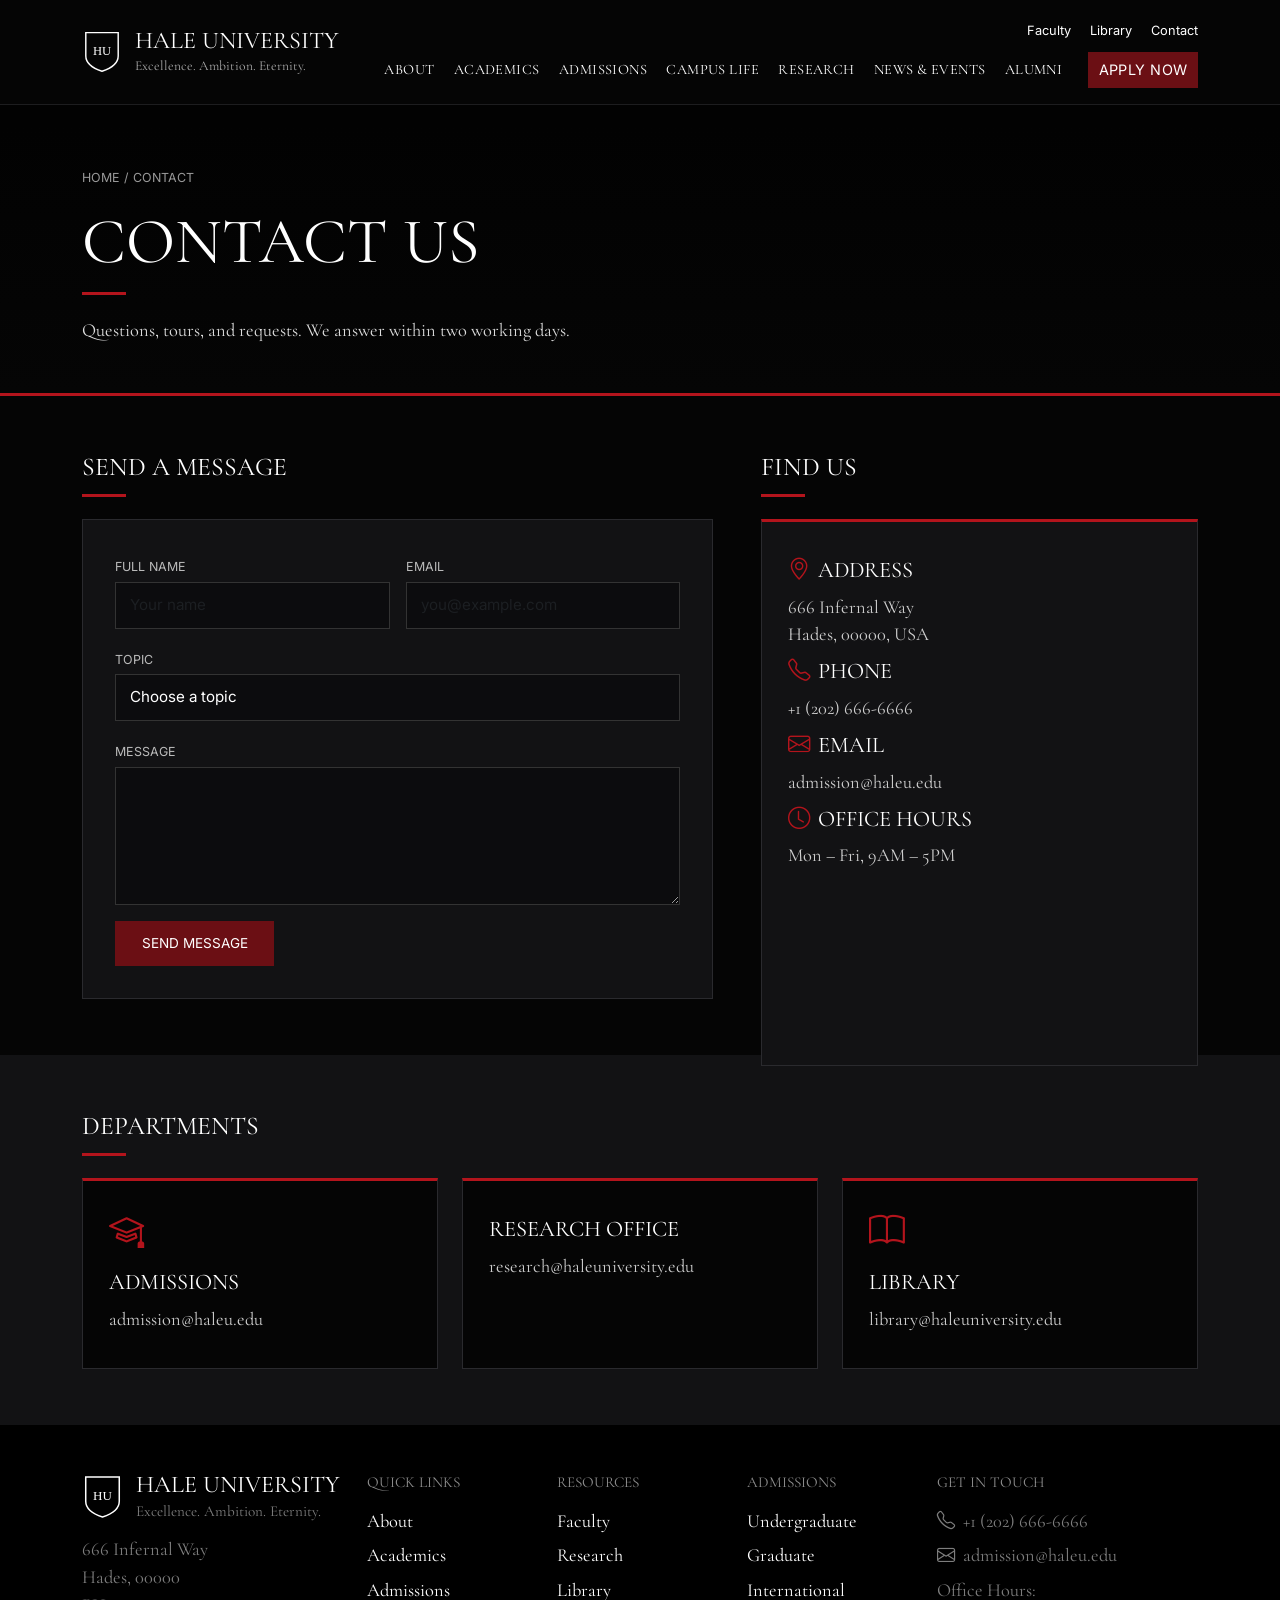
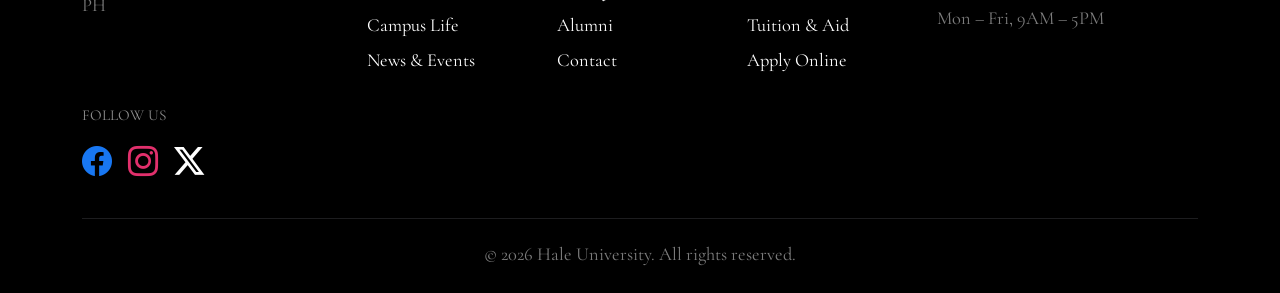
==== contact.html @ c61a86c0 "Add files via upload" ====
<!doctype html>
<html lang="en">
  <head>
    <meta charset="UTF-8" />
    <meta name="viewport" content="width=device-width, initial-scale=1" />
    <title>Contact | Hale University</title>
    <link
      href="https://cdn.jsdelivr.net/npm/bootstrap@5.3.3/dist/css/bootstrap.min.css"
      rel="stylesheet"
    />
    <link
      href="https://cdn.jsdelivr.net/npm/bootstrap-icons@1.11.3/font/bootstrap-icons.min.css"
      rel="stylesheet"
    />
    <link
      href="https://fonts.googleapis.com/css2?family=Cormorant+Garamond:wght@400;500&family=Inter:wght@400;500&display=swap"
      rel="stylesheet"
    />
    <link href="style.css" rel="stylesheet" />
  </head>
  <body>
    <header class="site-header">
      <nav class="navbar navbar-expand-lg navbar-dark py-3">
        <div class="container-xl">
          <a class="navbar-brand logo m-0" href="index.html">
            <svg viewBox="0 0 44 50">
              <path
                d="M4 4h36v26c0 9-9 14-18 17C13 44 4 39 4 30z"
                fill="none"
                stroke="#fff"
                stroke-width="1.6"
              />
              <text
                x="22"
                y="29"
                fill="#fff"
                font-size="14"
                text-anchor="middle"
                font-family="Georgia"
              >
                HU
              </text>
            </svg>
            <span
              ><span class="logo-name">HALE UNIVERSITY</span
              ><span class="logo-tag"
                >Excellence. Ambition. Eternity.</span
              ></span
            >
          </a>
          <button
            class="navbar-toggler"
            type="button"
            data-bs-toggle="collapse"
            data-bs-target="#mainMenu"
            aria-label="Menu"
          >
            <span class="navbar-toggler-icon"></span>
          </button>
          <div
            class="collapse navbar-collapse justify-content-end"
            id="mainMenu"
          >
            <div>
              <div class="top-links text-end d-none d-lg-block mb-2">
                <a href="faculty.html">Faculty</a
                ><a href="library.html">Library</a
                ><a href="contact.html">Contact</a>
              </div>
              <div class="main-nav d-lg-flex align-items-center">
                <a href="about.html">About</a>
                <a href="academics.html">Academics</a>
                <a href="admissions.html">Admissions</a>
                <a href="campus-life.html">Campus Life</a>
                <a href="research.html">Research</a>
                <a href="news.html">News &amp; Events</a>
                <a href="alumni.html">Alumni</a>
                <a href="apply.html" class="btn btn-apply ms-lg-3 mt-3 mt-lg-0"
                  >Apply Now</a
                >
              </div>
            </div>
          </div>
        </div>
      </nav>
    </header>

    <main>
      <section class="page-banner alt">
        <div class="container-xl">
          <div class="crumbs"><a href="index.html">Home</a> / Contact</div>
          <h1>Contact Us</h1>
          <div class="red-line"></div>
          <p>
            Questions, tours, and requests. We answer within two working days.
          </p>
        </div>
      </section>

      <section class="section-dark">
        <div class="container-xl">
          <div class="row g-5">
            <div class="col-12 col-lg-7">
              <h2 class="section-title">Send a Message</h2>
              <div class="red-line"></div>
              <div class="form-wrap">
                <div id="formOk" class="alert alert-success d-none">
                  Message sent. We will reply within two working days.
                </div>
                <form class="hu-form needs-validation row g-3" novalidate>
                  <div class="col-md-6">
                    <label for="name" class="form-label">Full name</label
                    ><input
                      type="text"
                      class="form-control"
                      id="name"
                      placeholder="Your name"
                      required
                    />
                  </div>
                  <div class="col-md-6">
                    <label for="email" class="form-label">Email</label
                    ><input
                      type="email"
                      class="form-control"
                      id="email"
                      placeholder="you@example.com"
                      required
                    />
                  </div>
                  <div class="col-12">
                    <label for="topic" class="form-label">Topic</label>
                    <select id="topic" class="form-select" required>
                      <option value="">Choose a topic</option>
                      <option>Admissions</option>
                      <option>Book a campus tour</option>
                      <option>Research Office</option>
                      <option>Library</option>
                      <option>Alumni</option>
                      <option>Other</option>
                    </select>
                  </div>
                  <div class="col-12">
                    <label for="msg" class="form-label">Message</label
                    ><textarea
                      id="msg"
                      class="form-control"
                      rows="5"
                      required
                    ></textarea>
                  </div>
                  <div class="col-12">
                    <button type="submit" class="btn btn-apply">
                      Send message
                    </button>
                  </div>
                </form>
              </div>
            </div>
            <div class="col-12 col-lg-5">
              <h2 class="section-title">Find Us</h2>
              <div class="red-line"></div>
              <div class="hu-card">
                <h3><i class="bi bi-geo-alt text-red me-2"></i>Address</h3>
                <p>666 Infernal Way<br />Hades, 00000, USA</p>
                <h3><i class="bi bi-telephone text-red me-2"></i>Phone</h3>
                <p>+1 (202) 666-6666</p>
                <h3><i class="bi bi-envelope text-red me-2"></i>Email</h3>
                <p>admission@haleu.edu</p>
                <h3><i class="bi bi-clock text-red me-2"></i>Office Hours</h3>
                <p>Mon – Fri, 9AM – 5PM</p>
              </div>
            </div>
          </div>
        </div>
      </section>

      <section class="section-panel">
        <div class="container-xl">
          <h2 class="section-title">Departments</h2>
          <div class="red-line"></div>
          <div class="row g-4">
            <div class="col-12 col-md-4">
              <div class="hu-card">
                <i class="bi bi-mortarboard icon"></i>
                <h3>Admissions</h3>
                <p>admission@haleu.edu</p>
              </div>
            </div>
            <div class="col-12 col-md-4">
              <div class="hu-card">
                <i class="bi bi-flask icon"></i>
                <h3>Research Office</h3>
                <p>research@haleuniversity.edu</p>
              </div>
            </div>
            <div class="col-12 col-md-4">
              <div class="hu-card">
                <i class="bi bi-book icon"></i>
                <h3>Library</h3>
                <p>library@haleuniversity.edu</p>
              </div>
            </div>
          </div>
        </div>
      </section>
    </main>

    <footer class="site-footer">
      <div class="container-xl">
        <div class="row g-4">
          <div class="col-12 col-lg-3">
            <div class="logo mb-3">
              <svg viewBox="0 0 44 50">
                <path
                  d="M4 4h36v26c0 9-9 14-18 17C13 44 4 39 4 30z"
                  fill="none"
                  stroke="#fff"
                  stroke-width="1.6"
                />
                <text
                  x="22"
                  y="29"
                  fill="#fff"
                  font-size="14"
                  text-anchor="middle"
                  font-family="Georgia"
                >
                  HU
                </text>
              </svg>
              <span
                ><span class="logo-name fs-4">HALE UNIVERSITY</span
                ><span class="logo-tag muted"
                  >Excellence. Ambition. Eternity.</span
                ></span
              >
            </div>
            <address class="muted mb-0">
              666 Infernal Way<br />Hades, 00000<br />PH
            </address>
          </div>
          <div class="col-6 col-md-3 col-lg-2">
            <h4>Quick Links</h4>
            <ul>
              <li><a href="about.html">About</a></li>
              <li><a href="academics.html">Academics</a></li>
              <li><a href="admissions.html">Admissions</a></li>
              <li><a href="campus-life.html">Campus Life</a></li>
              <li><a href="news.html">News &amp; Events</a></li>
            </ul>
          </div>
          <div class="col-6 col-md-3 col-lg-2">
            <h4>Resources</h4>
            <ul>
              <li><a href="faculty.html">Faculty</a></li>
              <li><a href="research.html">Research</a></li>
              <li><a href="library.html">Library</a></li>
              <li><a href="alumni.html">Alumni</a></li>
              <li><a href="contact.html">Contact</a></li>
            </ul>
          </div>
          <div class="col-6 col-md-3 col-lg-2">
            <h4>Admissions</h4>
            <ul>
              <li><a href="admissions.html">Undergraduate</a></li>
              <li><a href="admissions.html">Graduate</a></li>
              <li><a href="admissions.html">International</a></li>
              <li><a href="admissions.html">Tuition &amp; Aid</a></li>
              <li><a href="apply.html">Apply Online</a></li>
            </ul>
          </div>
          <div class="col-6 col-md-3 col-lg-3">
            <h4>Get in touch</h4>
            <ul class="muted">
              <li><i class="bi bi-telephone me-2"></i>+1 (202) 666-6666</li>
              <li><i class="bi bi-envelope me-2"></i>admission@haleu.edu</li>
              <li>Office Hours:<br />Mon – Fri, 9AM – 5PM</li>
            </ul>
          </div>
          <div class="col-12">
            <h4>Follow us</h4>
            <div class="social">
              <a href="#" aria-label="Facebook"
                ><i class="bi bi-facebook"></i></a
              ><a href="#" aria-label="Instagram"
                ><i class="bi bi-instagram"></i></a
              ><a href="#" aria-label="X"><i class="bi bi-twitter-x"></i></a>
            </div>
          </div>
        </div>
        <div class="copyright">
          &copy; 2026 Hale University. All rights reserved.
        </div>
      </div>
    </footer>
    <script src="https://cdn.jsdelivr.net/npm/bootstrap@5.3.3/dist/js/bootstrap.bundle.min.js"></script>
    <script>
      document.querySelectorAll(".needs-validation").forEach(function (f) {
        f.addEventListener("submit", function (e) {
          e.preventDefault();
          var pw = f.querySelector("#password"),
            cf = f.querySelector("#confirm");
          if (pw && cf)
            cf.setCustomValidity(
              pw.value === cf.value ? "" : "Passwords do not match",
            );
          if (f.checkValidity()) {
            var ok = document.getElementById("formOk");
            if (ok) ok.classList.remove("d-none");
            f.reset();
            f.classList.remove("was-validated");
          } else f.classList.add("was-validated");
        });
      });
    </script>
  </body>
</html>
---- style.css ----
/* Colors & fonts */
:root {
  --black: #050505;
  --panel: #121214;
  --wine: #4a090c;
  --red: #6b0f14;
  --red-bright: #b3141c;
  --light: #e8e8e8;
  --line: #2a2a2e;
  /* Palitan lang dito ang images ng banner/hero/tiles */
  --hero-img: url("https://i.pinimg.com/1200x/60/53/c5/6053c5d104e290d64d46bd8c85cccacd.jpg");
  --alt-img: url("https://i.pinimg.com/1200x/9d/fe/d5/9dfed5aaf3898fc8e7cbd464f2195040.jpg");
  --catacombs-img: url("https://upload.wikimedia.org/wikipedia/commons/6/68/Manchester_Town_Hall_cafe-32205794142.jpg?utm_source=commons.wikimedia.org&utm_campaign=index&utm_content=original");
}
body {
  font-family: "Cormorant Garamond", serif;
  font-size: 1.15rem;
  background: var(--black);
  color: #fff;
  overflow-x: clip;
}
a {
  color: inherit;
  text-decoration: none;
}
.sans {
  font-family: "Inter", sans-serif;
  font-size: 0.85rem;
  text-transform: uppercase;
}
.section-title {
  font-size: 1.6rem;
  text-transform: uppercase;
  font-weight: 400;
  margin: 0;
}
.red-line {
  width: 44px;
  height: 3px;
  background: var(--red-bright);
  margin: 0.7rem 0 1.4rem;
}
.text-red {
  color: var(--red-bright);
}

/* Logo */
.logo {
  display: flex;
  align-items: center;
  gap: 0.8rem;
}
.logo svg {
  width: 44px;
  height: 50px;
  flex: none;
}
.logo-name {
  display: block;
  font-size: 1.7rem;
  line-height: 1;
}
.logo-tag {
  color: #aaa;
  font-size: 0.95rem;
}

/* Header */
.site-header {
  background: var(--black);
  border-bottom: 1px solid #1d1d1f;
}
.top-links a {
  font-family: "Inter", sans-serif;
  font-size: 0.8rem;
  margin-left: 1.2rem;
}
.top-links a:hover,
.main-nav a:hover {
  color: var(--red-bright);
}
.main-nav a {
  text-transform: uppercase;
  letter-spacing: 0.05em;
  padding: 0.5rem 0.9rem;
  display: inline-block;
}
.main-nav a.active {
  color: var(--red-bright);
  border-bottom: 2px solid var(--red-bright);
}
.btn-apply {
  background: var(--red);
  color: #fff;
  border-radius: 0;
  font-family: "Inter", sans-serif;
  font-size: 0.85rem;
  text-transform: uppercase;
  padding: 0.7rem 1.6rem;
}
.btn-apply:hover {
  background: #85131a;
  color: #fff;
}
.main-nav a.btn-apply.active {
  border-bottom: 0;
  color: #fff;
}

/* Home */
.hero {
  background:
    linear-gradient(rgba(0, 0, 0, 0.55), rgba(0, 0, 0, 0.55)),
    var(--hero-img) center / cover no-repeat;
  padding: 4rem 0;
}
.hero h1 {
  font-size: clamp(3.4rem, 8vw, 6rem);
  line-height: 0.95;
  font-weight: 400;
  text-transform: uppercase;
}
.btn-outline-red {
  border: 1px solid var(--red-bright);
  color: #fff;
  border-radius: 0;
  font-family: "Inter", sans-serif;
  font-size: 0.9rem;
  text-transform: uppercase;
  padding: 0.9rem 1.6rem;
}
.btn-outline-red:hover {
  background: rgba(179, 20, 28, 0.2);
  color: #fff;
}
.announcements {
  background: rgba(14, 14, 16, 0.92);
  border: 1px solid var(--line);
  padding: 2rem;
}
.announce-item {
  border-bottom: 1px solid var(--line);
  padding: 1rem 0;
}
.announce-item small {
  display: block;
  color: #999;
  font-family: "Inter", sans-serif;
  font-size: 0.78rem;
  text-transform: uppercase;
}

/* Inner page banner */
.page-banner {
  background:
    linear-gradient(rgba(0, 0, 0, 0.65), rgba(5, 5, 5, 0.9)),
    var(--hero-img) center / cover no-repeat;
  padding: 4rem 0 3rem;
  border-bottom: 3px solid var(--red-bright);
}
.page-banner.alt {
  background:
    linear-gradient(rgba(0, 0, 0, 0.65), rgba(5, 5, 5, 0.9)),
    var(--alt-img) center / cover no-repeat;
}
.page-banner h1 {
  font-size: clamp(2.4rem, 6vw, 4rem);
  font-weight: 400;
  text-transform: uppercase;
  margin: 0;
}
.page-banner p {
  max-width: 640px;
  margin: 0;
  color: #ddd;
}
.crumbs {
  font-family: "Inter", sans-serif;
  font-size: 0.78rem;
  text-transform: uppercase;
  color: #999;
  margin-bottom: 1rem;
}
.crumbs a:hover {
  color: var(--red-bright);
}

/* Generic sections */
.section-dark {
  background: var(--black);
  padding: 3.5rem 0;
}
.section-panel {
  background: var(--panel);
  padding: 3.5rem 0;
}
.section-light {
  background: var(--light);
  color: #222;
  padding: 3.5rem 0;
}
.section-light .red-line {
  background: var(--red);
}
.section-wine {
  background: var(--wine);
  padding: 3.5rem 0;
}

/* Cards */
.hu-card {
  background: var(--panel);
  border: 1px solid var(--line);
  border-top: 3px solid var(--red-bright);
  padding: 1.6rem;
  height: 100%;
}
.hu-card i.icon {
  font-size: 2.2rem;
  color: var(--red-bright);
}
.hu-card h3 {
  font-size: 1.4rem;
  text-transform: uppercase;
  font-weight: 400;
  margin: 0.6rem 0;
}
.hu-card p {
  color: #cfcfcf;
  margin-bottom: 0.6rem;
}
.hu-card .more {
  font-family: "Inter", sans-serif;
  font-size: 0.78rem;
  text-transform: uppercase;
  color: var(--red-bright);
}
.section-light .hu-card {
  background: #fff;
  border-color: #cfcfcf;
  border-top-color: var(--red);
  color: #222;
}
.section-light .hu-card p {
  color: #444;
}
.section-panel .hu-card {
  background: var(--black);
}

/* Stats */
.stat {
  text-align: center;
  padding: 1.5rem 0.5rem;
}
.stat strong {
  display: block;
  font-size: 3rem;
  font-weight: 500;
  line-height: 1;
}
.stat span {
  font-family: "Inter", sans-serif;
  font-size: 0.8rem;
  text-transform: uppercase;
  color: #e1c9c9;
}

/* Feature strip */
.features {
  background: var(--wine);
}
.feature {
  text-align: center;
  padding: 2rem 1rem;
  border: 1px solid #7a1a1f;
  margin-bottom: 1rem;
}
.feature i {
  font-size: 3rem;
}
.feature h3 {
  font-size: 1.3rem;
  text-transform: uppercase;
  font-weight: 400;
  margin: 0.5rem 0;
}
.feature p {
  margin: 0;
  color: #e1c9c9;
}

/* About + Quick links */
.about {
  background: var(--light);
  color: #222;
  padding: 3rem 0;
}
.about .red-line {
  background: var(--red);
}
.btn-story {
  display: block;
  text-align: center;
  background: var(--red);
  color: #fff;
  border-radius: 0;
  font-family: "Inter", sans-serif;
  font-size: 0.9rem;
  text-transform: uppercase;
  padding: 1rem;
}
.btn-story:hover {
  background: #85131a;
  color: #fff;
}
.quick-link {
  display: flex;
  justify-content: space-between;
  align-items: center;
  padding: 1rem;
  border-bottom: 1px solid #fff;
  background: #dcdcdc;
  color: #222;
}
.quick-link:hover {
  color: var(--red-bright);
}

/* Apply banner */
.apply-bar {
  background: var(--black);
}
.apply-box {
  background: var(--panel);
  padding: 1.4rem 2rem;
}
.ring {
  width: 40px;
  height: 40px;
  border: 2px solid #ccc;
  border-radius: 50%;
  flex: none;
}

/*  Timeline  */
.timeline {
  border-left: 2px solid var(--red-bright);
  padding-left: 1.6rem;
  margin-left: 0.4rem;
}
.timeline-item {
  position: relative;
  padding-bottom: 1.8rem;
}
.timeline-item::before {
  content: "";
  position: absolute;
  left: -2.05rem;
  top: 0.45rem;
  width: 14px;
  height: 14px;
  background: var(--red-bright);
  border-radius: 50%;
}
.timeline-item .year {
  font-family: "Inter", sans-serif;
  font-size: 0.85rem;
  color: var(--red-bright);
  text-transform: uppercase;
}
.timeline-item h3 {
  font-size: 1.4rem;
  margin: 0.1rem 0;
  font-weight: 500;
}
.timeline-item p {
  margin: 0;
  color: #cfcfcf;
}

/*  Tables  */
.table-hu {
  --bs-table-bg: var(--panel);
  --bs-table-striped-bg: #18181b;
  --bs-table-color: #fff;
  --bs-table-striped-color: #fff;
  --bs-table-hover-color: #fff;
  --bs-table-active-color: #fff;
  --bs-table-border-color: var(--line);
  margin: 0;
}
.table-hu th {
  font-family: "Inter", sans-serif;
  font-size: 0.78rem;
  text-transform: uppercase;
  background: var(--red) !important;
  color: #fff !important;
  font-weight: 500;
}
.table-hu td {
  vertical-align: middle;
}

/*  Steps */
.step {
  text-align: center;
  padding: 1rem;
}
.step .num {
  width: 56px;
  height: 56px;
  border: 2px solid var(--red-bright);
  border-radius: 50%;
  display: inline-flex;
  align-items: center;
  justify-content: center;
  font-size: 1.6rem;
  margin-bottom: 0.7rem;
}
.step h3 {
  font-size: 1.25rem;
  text-transform: uppercase;
  font-weight: 400;
}
.step p {
  color: #cfcfcf;
}

/*  Accordion (FAQ)  */
.accordion {
  --bs-accordion-bg: var(--panel);
  --bs-accordion-color: #fff;
  --bs-accordion-border-color: var(--line);
  --bs-accordion-btn-bg: var(--panel);
  --bs-accordion-btn-color: #fff;
  --bs-accordion-active-bg: var(--wine);
  --bs-accordion-active-color: #fff;
  --bs-accordion-btn-focus-box-shadow: none;
  --bs-accordion-border-radius: 0;
  --bs-accordion-inner-border-radius: 0;
}
.accordion-button {
  font-family: "Cormorant Garamond", serif;
  font-size: 1.2rem;
}
.accordion-button::after {
  filter: invert(1);
}

/* Tiles (campus / library) */
.tile {
  position: relative;
  min-height: 220px;
  padding: 1.4rem;
  display: flex;
  flex-direction: column;
  justify-content: flex-end;
  background:
    linear-gradient(180deg, rgba(0, 0, 0, 0.15), rgba(0, 0, 0, 0.9)),
    var(--alt-img) center / cover no-repeat;
  border: 1px solid var(--line);
}
.tile.t2 {
  background-image:
    linear-gradient(180deg, rgba(74, 9, 12, 0.3), rgba(0, 0, 0, 0.9)),
    var(--hero-img);
}
.tile.t3 {
  background:
    linear-gradient(180deg, rgba(74, 9, 12, 0.3), rgba(0, 0, 0, 0.9)),
    var(--catacombs-img) center / cover no-repeat;
}
.tile h3 {
  font-size: 1.4rem;
  text-transform: uppercase;
  font-weight: 400;
  margin: 0;
}
.tile p {
  margin: 0.3rem 0 0;
  color: #ddd;
}

/* People  */
.person {
  text-align: center;
}
.avatar {
  width: 96px;
  height: 96px;
  border-radius: 50%;
  background: linear-gradient(160deg, var(--red-bright), var(--wine));
  display: inline-flex;
  align-items: center;
  justify-content: center;
  font-size: 2rem;
  margin-bottom: 0.8rem;
  border: 2px solid #fff3;
}
.person h3 {
  font-size: 1.3rem;
  margin: 0;
  font-weight: 500;
}
.person .role {
  font-family: "Inter", sans-serif;
  font-size: 0.75rem;
  text-transform: uppercase;
  color: var(--red-bright);
}

/* News list */
.news-item {
  display: flex;
  gap: 1.4rem;
  padding: 1.4rem 0;
  border-bottom: 1px solid var(--line);
}
.news-date {
  flex: none;
  width: 72px;
  text-align: center;
  border: 1px solid var(--red-bright);
  padding: 0.5rem 0;
  font-family: "Inter", sans-serif;
  text-transform: uppercase;
  font-size: 0.72rem;
  height: fit-content;
}
.news-date strong {
  display: block;
  font-size: 1.7rem;
  font-family: "Cormorant Garamond", serif;
  line-height: 1;
}
.news-item h3 {
  font-size: 1.4rem;
  margin: 0 0 0.3rem;
  font-weight: 500;
}
.news-item p {
  margin: 0;
  color: #cfcfcf;
}
.tag {
  display: inline-block;
  font-family: "Inter", sans-serif;
  font-size: 0.7rem;
  text-transform: uppercase;
  background: var(--red);
  padding: 0.15rem 0.6rem;
  margin-bottom: 0.4rem;
}

/* Forms */
.hu-form label {
  font-family: "Inter", sans-serif;
  font-size: 0.78rem;
  text-transform: uppercase;
  margin-bottom: 0.3rem;
  color: #bbb;
}
.hu-form .form-control,
.hu-form .form-select {
  background: #0c0c0e;
  border: 1px solid #333;
  border-radius: 0;
  color: #fff;
  padding: 0.7rem 0.9rem;
  font-family: "Inter", sans-serif;
  font-size: 0.95rem;
}
.hu-form .form-control:focus,
.hu-form .form-select:focus {
  border-color: var(--red-bright);
  box-shadow: 0 0 0 0.15rem rgba(179, 20, 28, 0.3);
  background: #0c0c0e;
  color: #fff;
}
.hu-form .form-check-input:checked {
  background-color: var(--red-bright);
  border-color: var(--red-bright);
}
.form-wrap {
  background: var(--panel);
  border: 1px solid var(--line);
  padding: 2rem;
}

/* ---------- Quote ---------- */
.quote {
  border-left: 3px solid var(--red-bright);
  padding-left: 1.2rem;
  font-size: 1.5rem;
  font-style: italic;
}
.quote small {
  display: block;
  font-style: normal;
  font-family: "Inter", sans-serif;
  font-size: 0.78rem;
  text-transform: uppercase;
  color: #999;
  margin-top: 0.5rem;
}

/* ---------- Footer ---------- */
.site-footer {
  background: #000;
  padding: 3rem 0 1.5rem;
}
.site-footer h4 {
  font-size: 0.95rem;
  text-transform: uppercase;
  color: #8d8d8d;
  font-weight: 400;
  margin-bottom: 1rem;
}
.site-footer ul {
  list-style: none;
  padding: 0;
  margin: 0;
}
.site-footer li {
  margin-bottom: 0.45rem;
}
.site-footer li a:hover {
  color: var(--red-bright);
}
.muted {
  color: #7d7d7d;
}
.social a {
  font-size: 1.9rem;
  margin-right: 1rem;
}
.social .bi-facebook {
  color: #1877f2;
}
.social .bi-instagram {
  color: #e1306c;
}
.copyright {
  border-top: 1px solid #1d1d1f;
  margin-top: 2rem;
  padding-top: 1.4rem;
  text-align: center;
  color: #7d7d7d;
}
/* MOBILE (below 768px) */
@media (max-width: 767.98px) {
  .hero {
    padding: 2rem 0 0;
  }
  .hero-text {
    border: 1px solid #333;
    background: rgba(0, 0, 0, 0.6);
    padding: 2rem 1rem;
    text-align: center;
  }
  .announcements {
    border: 0;
    background: var(--panel);
    margin: 2rem -12px 0;
  }
  .quick-link {
    margin: 0 -12px;
  }
  .news-item {
    flex-direction: column;
    gap: 0.8rem;
  }
  .news-date {
    width: 72px;
  }
  .page-banner {
    padding: 2.5rem 0 2rem;
  }
}

/* TABLET and up (768px+) */
@media (min-width: 768px) {
  .feature {
    border: 0;
    border-right: 1px solid #7a1a1f;
    margin: 0;
  }
  .feature:last-child {
    border-right: 0;
  }
  .btn-story {
    display: inline-block;
    background: transparent;
    color: #222;
    border: 1px solid var(--red);
    padding: 0.9rem 1.6rem;
  }
  .quick-link {
    background: transparent;
    border-bottom: 1px solid #bbb;
    padding: 0.8rem 0;
  }
}

/* LOGO */
.logo > span {
  display: flex;
  flex-direction: column;
  justify-content: center;
}
.logo-name {
  line-height: 1;
}
.logo-tag {
  line-height: 1.2;
  margin-top: 0.3rem;
}

.logo svg {
  width: 44px;
  height: 50px;
}
.site-header .logo-name {
  font-size: 1.5rem;
}
.site-header .logo-tag {
  font-size: 0.85rem;
}
.site-header .logo svg {
  width: 40px;
  height: 45px;
}
.site-footer .logo svg {
  width: 41px;
  height: 47px;
}

.main-nav a {
  font-size: 0.9rem;
  letter-spacing: 0.03em;
  padding: 0.4rem 0.6rem;
}

/*  Hero text sizes */
.hero-eyebrow {
  font-size: clamp(1rem, 2.5vw, 1.5rem);
}
.hero-tagline {
  font-size: clamp(1.15rem, 3vw, 1.75rem);
}
.hero-desc {
  font-size: clamp(1rem, 2vw, 1.25rem);
}

/* Login / Sign up pages */
.auth-page {
  background:
    linear-gradient(rgba(0, 0, 0, 0.75), rgba(5, 5, 5, 0.93)),
    var(--hero-img) center / cover no-repeat;
  min-height: 100vh;
}
.auth-card {
  background: rgba(18, 18, 20, 0.96);
  border: 1px solid var(--line);
  border-top: 3px solid var(--red-bright);
}
.auth-link {
  color: var(--red-bright);
  text-decoration: underline;
}
.auth-card .form-control,
.auth-card .input-group-text {
  background: #0c0c0e;
  border-color: #333;
  color: #fff;
  border-radius: 0;
}
.auth-card .form-control:focus {
  border-color: var(--red-bright);
  box-shadow: none;
}
.btn-toggle {
  background: #0c0c0e;
  border: 1px solid #333;
  color: #bbb;
  border-radius: 0;
}
.btn-hu {
  background: var(--red);
  color: #fff;
  border: 0;
  border-radius: 0;
  font-family: "Inter", sans-serif;
  font-size: 0.85rem;
  text-transform: uppercase;
}
.btn-hu:hover {
  background: #85131a;
  color: #fff;
}

/* TABLET / MOBILE NAVBAR */
@media (max-width: 991.98px) {
  .site-header .navbar-brand {
    flex: 1 1 auto;
    min-width: 0;
    margin-right: 0;
  }
  .site-header .logo {
    gap: 0.5rem;
  }
  .site-header .logo-name {
    font-size: 1.1rem;
    letter-spacing: 0.02em;
  }
  .site-header .logo-tag {
    font-size: 0.62rem;
    margin-top: 0.2rem;
    white-space: nowrap;
  }
  .site-header .logo svg {
    width: 29px;
    height: 33px;
  }
  .site-header .navbar-toggler {
    flex: none;
    margin-left: 0.5rem;
    padding: 0.25rem 0.5rem;
  }
  .navbar-collapse {
    padding-top: 0.5rem;
  }
  .main-nav a {
    display: block;
    font-size: 0.95rem;
    padding: 0.7rem 0;
    border-bottom: 1px solid #1d1d1f;
  }
  .main-nav a.btn-apply,
  .main-nav a.btn-apply.active {
    display: block;
    text-align: center;
    border-bottom: 0;
    padding: 0.7rem 1rem;
  }
}

/* MOBILE (below 768px)*/
@media (max-width: 767.98px) {
  body {
    font-size: 1.05rem;
  }

  /* hero */
  .hero h1 {
    font-size: clamp(2.2rem, 12vw, 4rem);
  }
  .hero-text {
    padding: 1.5rem 1rem;
  }
  .announcements {
    padding: 1.5rem 1.25rem;
  }

  /* titles */
  .section-title {
    font-size: 1.3rem;
  }
  .red-line {
    margin: 0.5rem 0 1rem;
  }
  .page-banner h1 {
    font-size: clamp(1.9rem, 9vw, 2.8rem);
  }
  .page-banner p {
    font-size: 1rem;
  }
  .crumbs {
    font-size: 0.7rem;
  }

  /* buttons */
  .btn-apply {
    font-size: 0.78rem;
    padding: 0.65rem 1.2rem;
  }
  .btn-outline-red {
    font-size: 0.8rem;
    padding: 0.7rem 1.2rem;
  }
  .btn-story {
    font-size: 0.8rem;
    padding: 0.85rem;
  }

  /* section spacing */
  .section-dark,
  .section-panel,
  .section-light,
  .section-wine {
    padding: 2.5rem 0;
  }
  .about {
    padding: 2rem 0;
  }

  .hu-card {
    padding: 1.1rem;
  }
  .hu-card h3 {
    font-size: 1.2rem;
  }
  .hu-card p {
    font-size: 1rem;
  }
  .hu-card i.icon {
    font-size: 1.8rem;
  }
  .form-wrap {
    padding: 1.1rem;
  }
  .tile {
    min-height: 180px;
    padding: 1.1rem;
  }
  .tile h3 {
    font-size: 1.2rem;
  }
  .stat {
    padding: 1rem 0.5rem;
  }
  .stat strong {
    font-size: 2.2rem;
  }
  .stat span {
    font-size: 0.7rem;
  }
  .feature {
    padding: 1.4rem 1rem;
  }
  .feature i {
    font-size: 2.2rem;
  }
  .feature h3 {
    font-size: 1.15rem;
  }
  .step {
    padding: 0.5rem;
  }
  .step .num {
    width: 46px;
    height: 46px;
    font-size: 1.3rem;
  }
  .step h3 {
    font-size: 1.1rem;
  }
  .avatar {
    width: 76px;
    height: 76px;
    font-size: 1.6rem;
  }
  .person h3 {
    font-size: 1.15rem;
  }
  .quote {
    font-size: 1.2rem;
  }
  .news-item {
    padding: 1.1rem 0;
  }
  .news-item h3 {
    font-size: 1.2rem;
  }
  .timeline {
    padding-left: 1.2rem;
  }
  .timeline-item::before {
    left: -1.7rem;
  }
  .timeline-item h3 {
    font-size: 1.2rem;
  }
  .accordion-button {
    font-size: 1.05rem;
  }
  .table-hu {
    font-size: 0.88rem;
  }
  .table-hu th,
  .table-hu td {
    padding: 0.5rem;
  }

  /* footer */
  .site-footer {
    padding: 2rem 0 1.2rem;
  }
  .site-footer h4 {
    font-size: 0.85rem;
  }
  .site-footer li,
  .site-footer address {
    font-size: 1rem;
  }
  .social a {
    font-size: 1.5rem;
  }
  .copyright {
    font-size: 0.85rem;
  }

  /* login / sign up */
  .auth-page .logo-name {
    font-size: 1.25rem;
  }
  .auth-page .logo-tag {
    font-size: 0.75rem;
  }
  .auth-page .logo svg {
    width: 34px;
    height: 39px;
  }
  .auth-page h1.display-3 {
    font-size: clamp(1.9rem, 10vw, 3rem) !important;
  }
  .auth-page .fs-4 {
    font-size: 1rem !important;
  }
  .auth-page .fs-5 {
    font-size: 0.95rem !important;
  }
  .auth-page h2.display-6 {
    font-size: 1.6rem !important;
  }
  .auth-page .auth-card {
    padding: 1.25rem !important;
  }
}

@media (max-width: 991.98px) {
  .row.g-5 {
    --bs-gutter-x: 1.5rem;
  }
}

/* DESKTOP FIT (992px+)*/
@media (min-width: 992px) {
  .auth-page > header.container-xl {
    padding-top: clamp(0.6rem, 2.2vh, 1.5rem) !important;
    padding-bottom: clamp(0.6rem, 2.2vh, 1.5rem) !important;
    flex: none;
  }
  .auth-page > main {
    padding-top: 0 !important;
    padding-bottom: clamp(0.5rem, 2vh, 1.5rem) !important;
    min-height: 0;
  }
  .auth-page .red-line {
    margin: clamp(0.3rem, 1vh, 0.7rem) 0 clamp(0.5rem, 1.6vh, 1.4rem);
  }
  .auth-page main .fs-4 {
    font-size: clamp(1rem, 2.7vh, 1.5rem) !important;
  }
  .auth-page h1.display-3 {
    font-size: clamp(2.2rem, 7.5vh, 4rem);
    margin-bottom: clamp(0.75rem, 2.5vh, 1.5rem) !important;
  }
  .auth-page .auth-card {
    padding: clamp(0.9rem, 3vh, 2.25rem) clamp(1.25rem, 2.6vw, 2.5rem) !important;
  }
  .auth-page h2.display-6 {
    font-size: clamp(1.5rem, 4.4vh, 2.4rem) !important;
    margin-bottom: clamp(0.2rem, 0.8vh, 0.5rem);
  }
  .auth-card p.fs-5 {
    font-size: clamp(0.95rem, 2.3vh, 1.25rem) !important;
    margin-bottom: clamp(0.4rem, 1.4vh, 1rem);
  }
  .auth-card .form-label {
    font-size: clamp(0.95rem, 2.2vh, 1.15rem);
    margin-bottom: 0.2rem;
  }
  .auth-card .mb-3 {
    margin-bottom: clamp(0.55rem, 1.9vh, 1rem) !important;
  }
  .auth-card .form-check.mb-4 {
    margin-bottom: clamp(1rem, 2.4vh, 1.5rem) !important;
  }
  .auth-card .form-control,
  .auth-card .input-group-text,
  .auth-card .btn-toggle {
    padding-top: clamp(0.25rem, 0.9vh, 0.5rem);
    padding-bottom: clamp(0.25rem, 0.9vh, 0.5rem);
  }
  .auth-card .btn-hu {
    padding-top: clamp(0.5rem, 1.7vh, 1rem) !important;
    padding-bottom: clamp(0.5rem, 1.7vh, 1rem) !important;
  }

  .auth-card .invalid-feedback {
    position: absolute;
    width: auto;
    margin: 0;
    font-size: 0.78rem;
    line-height: 1.2;
  }
  .auth-card .input-group .invalid-feedback {
    right: 0;
    bottom: 100%;
    margin-bottom: 0.2rem;
  }
  .auth-card .form-check {
    position: relative;
  }
  .auth-card .form-check .invalid-feedback {
    right: 0;
    top: 100%;
    margin-top: 0.1rem;
  }
}

@media (min-width: 992px) and (min-height: 560px) {
  .auth-page {
    height: 100vh;
    height: 100dvh;
    min-height: 0;
    overflow: hidden;
  }
}

@media (min-width: 992px) and (max-height: 700px) {
  .auth-card form.needs-validation {
    display: grid;
    grid-template-columns: 1fr 1fr;
    column-gap: 0.9rem;
  }
  .auth-card form.needs-validation > * {
    grid-column: 1 / -1;
  }
  .auth-card form.needs-validation > .mb-3:nth-child(1),
  .auth-card form.needs-validation > .mb-3:nth-child(2) {
    grid-column: auto;
  }
}

@media (min-width: 992px) and (min-height: 560px) {
  body:has(.hero) {
    --hdr-h: 6.75rem;
    --feat-h: clamp(8rem, 25vh, 13.5rem);
  }
  body:has(.hero) .site-header {
    height: var(--hdr-h);
    display: flex;
    align-items: center;
  }
  body:has(.hero) .site-header > .navbar {
    width: 100%;
    padding-top: 0 !important;
    padding-bottom: 0 !important;
  }
  .hero {
    height: calc(100vh - var(--hdr-h) - var(--feat-h));
    height: calc(100dvh - var(--hdr-h) - var(--feat-h));
    padding: clamp(0.35rem, 3vh, 3rem) 0;
    display: flex;
    align-items: center;
  }
  .hero > .container-xl {
    width: 100%;
  }
  .hero h1 {
    font-size: clamp(2.4rem, min(8vw, 9.5vh), 6rem);
  }
  .hero-eyebrow {
    font-size: clamp(0.95rem, 2.6vh, 1.5rem);
  }
  .hero-tagline {
    font-size: clamp(1.05rem, 3.4vh, 1.75rem);
  }
  .hero-desc {
    font-size: clamp(0.95rem, 2.5vh, 1.25rem);
    margin-top: clamp(0.4rem, 1.6vh, 1rem) !important;
    margin-bottom: clamp(0.4rem, 1.6vh, 1rem) !important;
  }
  .hero .red-line {
    margin: clamp(0.3rem, 1vh, 0.7rem) 0 clamp(0.5rem, 1.6vh, 1.4rem);
  }
  .hero .btn-outline-red {
    padding: clamp(0.45rem, 1.6vh, 0.9rem) 1.6rem;
  }
  .announcements {
    padding: clamp(0.7rem, 3vh, 2rem) 2rem;
    font-size: clamp(0.9rem, 2.4vh, 1.15rem);
    line-height: 1.3;
  }
  .announcements .section-title {
    font-size: clamp(1.15rem, 3.2vh, 1.6rem);
  }
  .announcements .red-line {
    margin: clamp(0.3rem, 1vh, 0.7rem) 0 clamp(0.3rem, 1vh, 1rem);
  }
  .announce-item {
    padding: clamp(0.25rem, 1.4vh, 1rem) 0;
  }
  .announcements .sans {
    padding-top: clamp(0.3rem, 1.4vh, 1rem) !important;
  }

  .features {
    height: var(--feat-h);
    padding: 0 !important;
  }
  .features > .container-xl,
  .features .row {
    height: 100%;
  }
  .features .feature {
    display: flex;
    flex-direction: column;
    align-items: center;
    justify-content: center;
    padding: 0.5rem 1rem;
  }
  .features .feature i {
    font-size: clamp(2rem, 6vh, 3rem);
    line-height: 1;
  }
  .features .feature h3 {
    font-size: clamp(1.05rem, 2.6vh, 1.3rem);
    margin: clamp(0.25rem, 1vh, 0.5rem) 0;
  }
  .features .feature p {
    font-size: clamp(0.95rem, 2.3vh, 1.15rem);
  }
}

/* logo inside the "ready to begin" circle */
.ring {
  width: 56px;
  height: 56px;
  display: flex;
  align-items: center;
  justify-content: center;
}
.ring svg {
  width: 28px;
  height: 32px;
}

@media (max-width: 575.98px) {
  .person.hu-card {
    max-width: 420px;
    margin-left: auto;
    margin-right: auto;
  }
}

@media (min-width: 576px) and (max-width: 991.98px) {
  .person h3 {
    font-size: 1.25rem;
    overflow-wrap: break-word;
  }
  .person p {
    font-size: 1rem;
  }
}

@media (min-width: 992px) and (max-width: 1199.98px) {
  .person.hu-card {
    padding: 1.2rem 1rem;
  }
  .person .avatar {
    width: 80px;
    height: 80px;
    font-size: 1.7rem;
  }
  .person h3 {
    font-size: 1.1rem;
    line-height: 1.15;
    overflow-wrap: break-word;
  }
  .person .role {
    font-size: 0.7rem;
  }
  .person p {
    font-size: 0.95rem;
  }
}

@media (min-width: 1200px) {
  .person.hu-card {
    padding: 1.5rem 1.25rem;
  }
  .person h3 {
    font-size: 1.25rem;
    line-height: 1.15;
    overflow-wrap: break-word;
  }
  .person p {
    font-size: 1.05rem;
  }
}
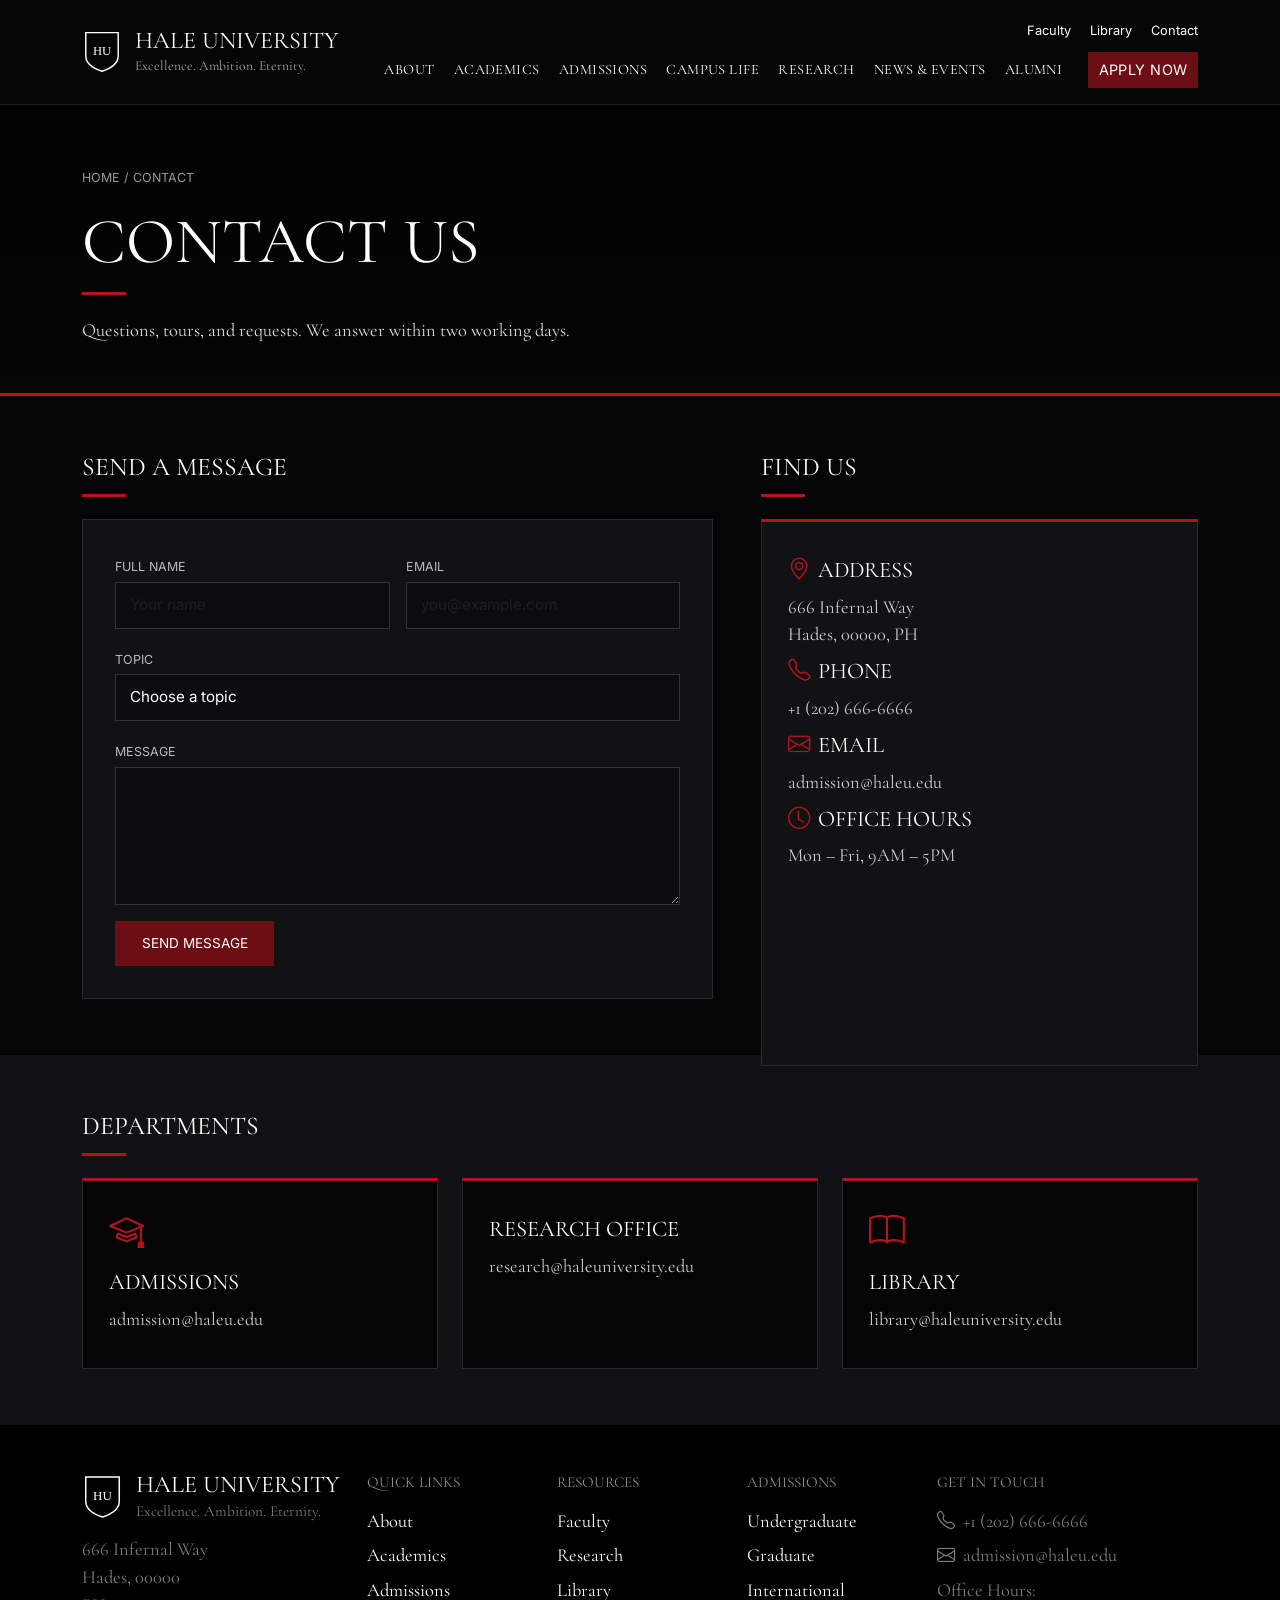
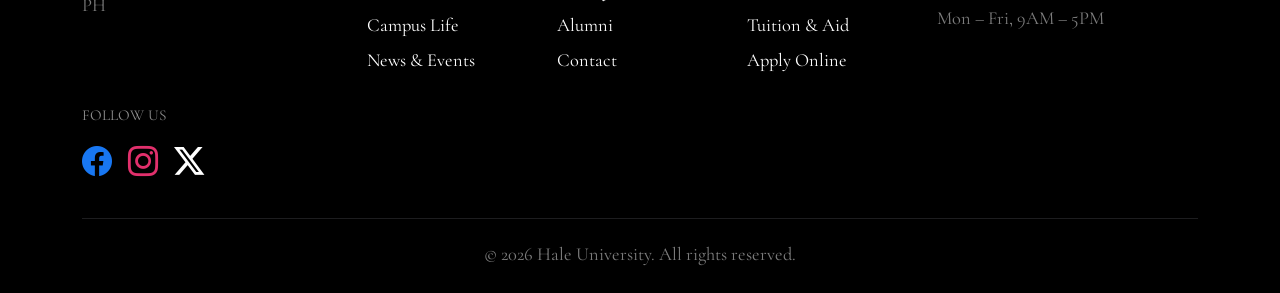
==== commit 4e990717: "Update contact.html" ====
--- a/contact.html
+++ b/contact.html
@@ -162,7 +162,7 @@
               <div class="red-line"></div>
               <div class="hu-card">
                 <h3><i class="bi bi-geo-alt text-red me-2"></i>Address</h3>
-                <p>666 Infernal Way<br />Hades, 00000, USA</p>
+                <p>666 Infernal Way<br />Hades, 00000, PH</p>
                 <h3><i class="bi bi-telephone text-red me-2"></i>Phone</h3>
                 <p>+1 (202) 666-6666</p>
                 <h3><i class="bi bi-envelope text-red me-2"></i>Email</h3>
